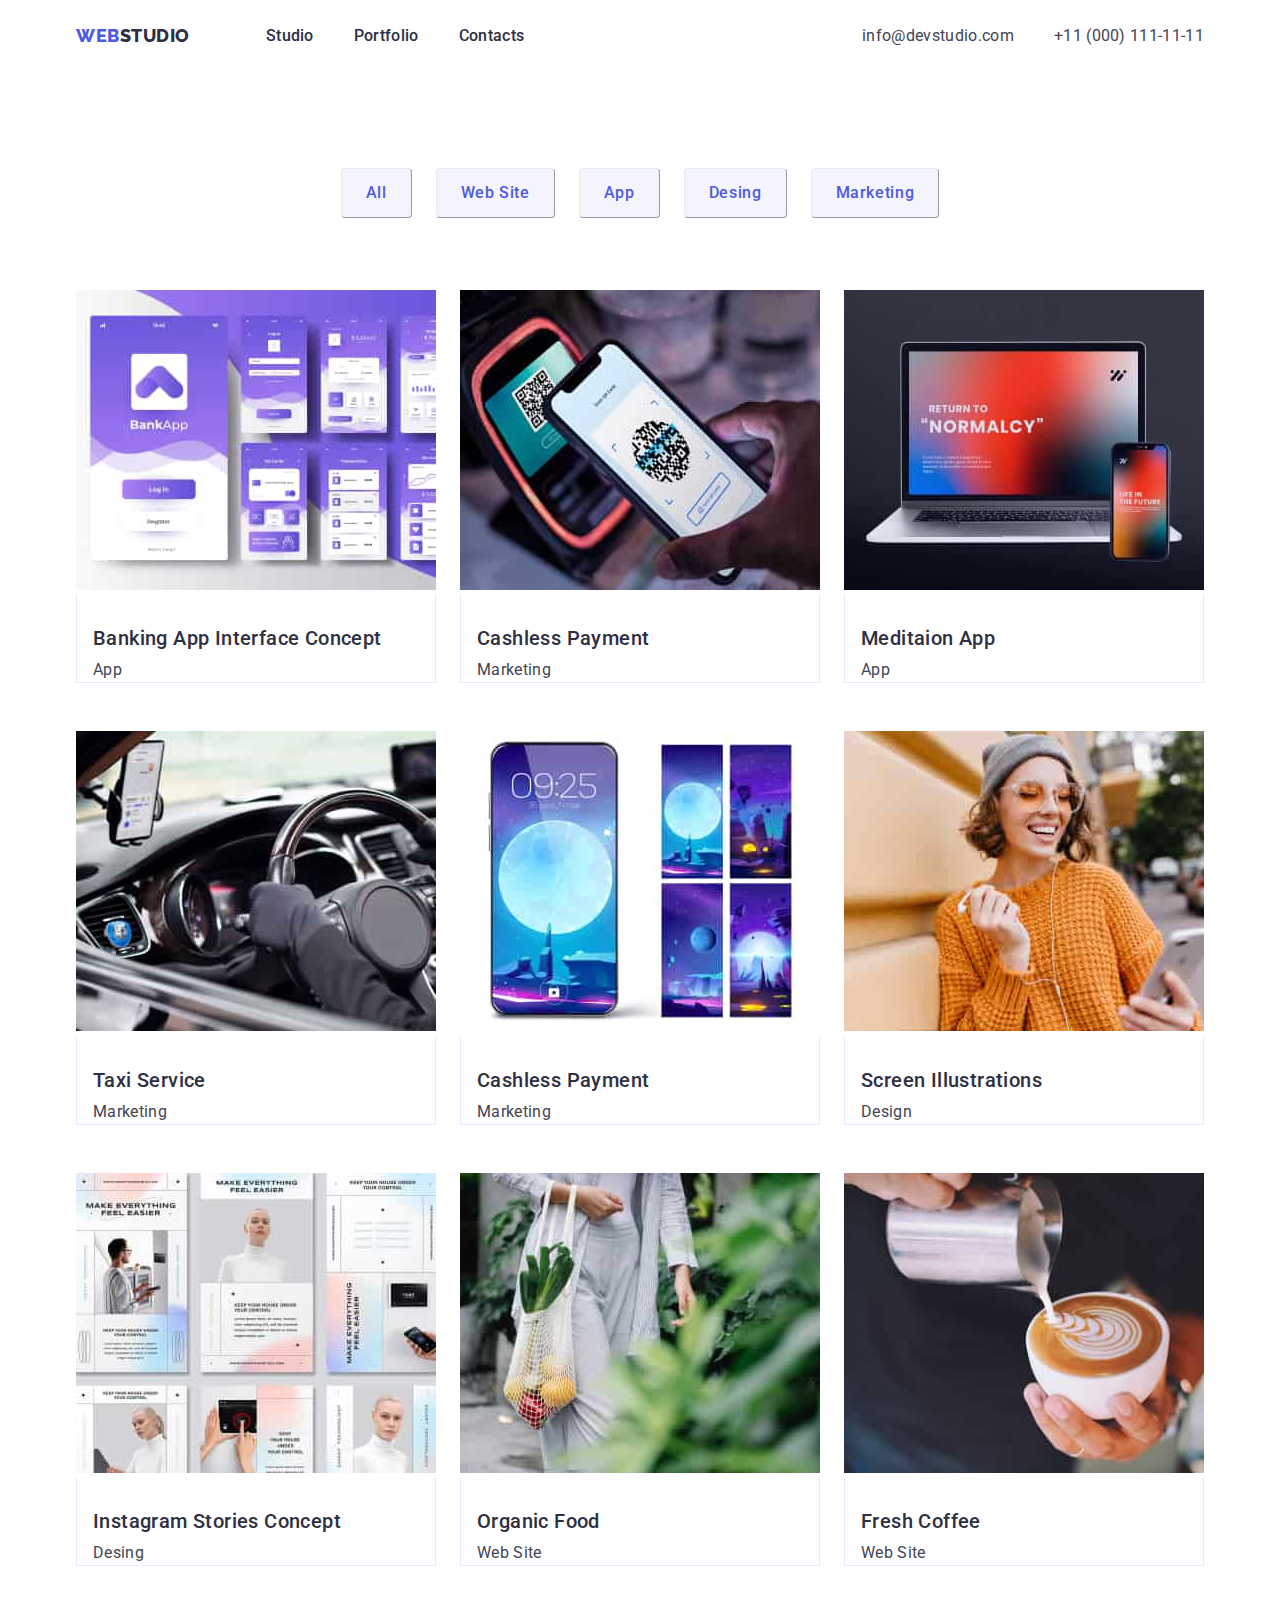
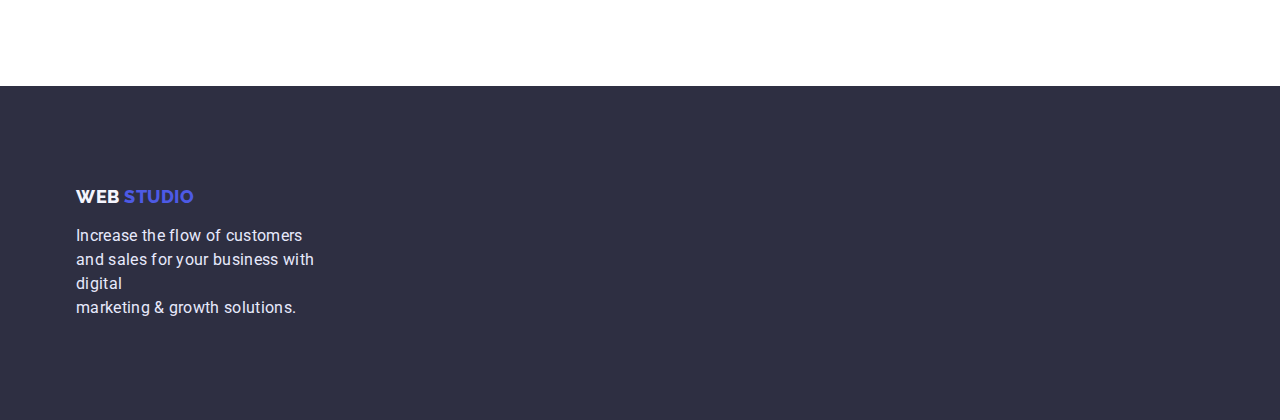
==== portfolio.html @ 2b654e38 "goit-markup-hw-04" ====
<!DOCTYPE html>
<html lang="en">

<head>
    <meta charset="UTF-8">
    <meta http-equiv="X-UA-Compatible" content="IE=edge">
    <meta name="viewport" content="width=device-width, initial-scale=1.0">
    <link rel="stylesheet"
        href="https://cdnjs.cloudflare.com/ajax/libs/modern-normalize/1.0.0/modern-normalize.min.css">
    <link rel="preconnect" href="https://fonts.googleapis.com">
    <link rel="preconnect" href="https://fonts.gstatic.com" crossorigin>
    <link
        href="https://fonts.googleapis.com/css2?family=Raleway:wght@800&family=Roboto:ital,wght@0,500;0,700;0,900;1,400&display=swap"
        rel="stylesheet">
    <title>Portfolio</title>
    <link rel="stylesheet" href="./CSS/style.css">
</head>

<body>
    <header class="header">
        <div class="container">
            <div class="header-container">
                <nav class="header-nav">
                    <a class="logo" href=" ./index.html"><span class="nameone">Web</span>Studio</a>

                    <ul class="navilinks">
                        <li>
                            <a href="index.html">Studio</a>
                        </li>
                        <li>
                            <a href="portfolio.html">Portfolio</a>
                        </li>
                        <li>
                            <a class="contact-link" href="">Contacts</a>
                        </li>

                    </ul>
                </nav>
                <address>
                    <ul class="address">
                        <li>
                            <a href="mailto:info@devstudio.com"> info@devstudio.com </a>
                        </li>
                        <li>
                            <a href="tel:+110001111111">+11 (000) 111-11-11</a>
                        </li>
                    </ul>

                </address>
            </div>
        </div>
    </header>
    <main>
        <section class="section-rows">
            <div class="container">


                <!-- <h1>Filters</h1> -->
                <ul class="buttons">
                    <li> <button class="btn" type="button">All</button> </li>
                    <li> <button class="btn" type="button">Web Site</button> </li>
                    <li> <button class="btn" type="button">App</button> </li>
                    <li> <button class="btn" type="button">Desing</button> </li>
                    <li> <button class="btn" type="button">Marketing</button> </li>
                </ul>
                <ul class="servises">
                    <li class="servises-photo">
                        <img src="./images/1.1.jpg" alt="banking" width="360">
                        <div class="servises-items">
                            <h2> Banking App Interface Concept </h2>
                            <p>
                                App
                            </p>
                        </div>
                    </li>
                    <li class="servises-photo">
                        <img src="./images/1.2.jpg" alt="payment" width="360">
                        <div class="servises-items">
                            <h2> Cashless Payment </h2>
                            <p>
                                Marketing
                            </p>
                        </div>
                    </li>
                    <li class="servises-photo">
                        <img src="./images/1.3.jpg" alt="laptop" width="360">
                        <div class="servises-items">
                            <h2>Meditaion App</h2>
                            <p>App</p>
                        </div>
                    </li>


                    <li class="servises-photo">
                        <img src="./images/2.1.jpg" alt="taxi" width="360">
                        <div class="servises-items">
                            <h2> Taxi Service </h2>
                            <p>
                                Marketing
                            </p>
                        </div>
                    </li>
                    <li class="servises-photo">
                        <img src="./images/2.2.jpg" alt="messenger" width="360">
                        <div class="servises-items">
                            <h2> Cashless Payment </h2>
                            <p>
                                Marketing
                            </p>
                        </div>
                    </li>
                    <li class="servises-photo">
                        <img src="./images/2.3.jpg" alt="screen" width="360">
                        <div class="servises-items">
                            <h2>Screen Illustrations</h2>
                            <p>Design</p>
                        </div>
                    </li>


                    <li class="servises-photo">
                        <img src="./images/3.1.jpg" alt="insta" width="360">
                        <div class="servises-items">
                            <h2>Instagram Stories Concept </h2>
                            <p>
                                Desing
                            </p>
                        </div>
                    </li>
                    <li class="servises-photo">
                        <img src="./images/3.2.jpg" alt="food" width="360">
                        <div class="servises-items">
                            <h2> Organic Food </h2>
                            <p>
                                Web Site
                            </p>
                    </li>
                    <li class="servises-photo">
                        <img src="./images/3.3.jpg" alt="coffe" width="360">
                        <div class="servises-items">
                            <h2>Fresh Coffee</h2>
                            <p>Web Site</p>
                        </div>
                    </li>
                </ul>
            </div>
        </section>
    </main>
    <footer class="foot">
        <div class="container">
            <a class="footer-logo" href=" ./index.html"><span class="footer-name"> Web </span>Studio</a>
            <p class="foter-item">Increase the flow of customers <br>and sales for your business with digital <br>
                marketing & growth
                solutions.</p>
        </div>
    </footer>
</body>

</html>
---- CSS/style.css ----
:root {
    --color-body: #ffff;
    --color-primery: #2E2F42;
    --color-secondary: #434455;
    --color-brand: #4D5AE5;
    --color-firstlight: #F4F4FD;
    --color-secondlight: #E7E9FC;
    --color-withlight: #ffff;
    --color-pressed: #404bbf;
    --color-border: #E7E9FC;
}

body {
    font-family: Roboto, sans-serif;

    color: var(--color-primery)
}

p,
h1,
h2,
h3,
h4,
h5,
h6 {
    margin-top: 0;
    margin-bottom: 0;
}

ul {
    text-decoration: none;
    list-style: none;
    margin: 0;
    padding: 0;
}

/* li { 
    list-style: none;
    margin: 0;
    padding: 0;
    text-decoration: none;
}*/

.section {
    padding: 120px 0;
}

.section-team {
    padding: 120px 0;
}

.container {
    max-width: 1158px;
    width: 100%;
    margin: 0 auto;
    padding: 0 15px;

}

/*header*/

.logo {
    font-family: Raleway, sans-serif;
    text-decoration: none;
    color: var(--color-primery);
    font-size: 18px;
    font-weight: 800;
    text-transform: uppercase;
    letter-spacing: 0.03em;
    line-height: 1.333;

}

.nameone {
    color: var(--color-brand);
}



.navilinks {
    color: var(--color-primery);
    font-size: 16px;
    font-weight: 500;
    line-height: 1.5;
    letter-spacing: 0.02em;
    display: flex;
    align-items: center;
    gap: 40px;
    padding: 24px 0;
    ;
}



.navilinks a {
    color: var(--color-primery);
    text-decoration: none;
    font-size: 16px;
    line-height: 1.5;
    letter-spacing: 0.02em;


}

.navilinks a:hover {
    color: var(--color-brand);
}

.address {
    display: flex;
    align-items: center;
    gap: 40px;
}


.address a {
    color: var(--color-secondary);
    font-size: 16px;
    font-style: normal;
    text-decoration: none;
    line-height: 1.5;
    letter-spacing: 0.02em;
}

.address a:hover {
    color: var(--color-brand);
}


.header-container {
    display: flex;
    align-items: center;
    gap: 40px;
}

.header-nav {
    display: flex;
    align-items: center;
    gap: 76px;
    flex-grow: 1;
}

/*hero section*/

.hero-title {
    font-size: 56px;
    color: var(--color-withlight);
    width: 496px;
    line-height: 1.071;
    letter-spacing: 0.02em;
    text-align: center;
    margin: 0 auto;
    margin-bottom: 48px;
}


.hero {
    background-color: var(--color-secondary);
    padding-top: 188px;
    padding-bottom: 188px;
    text-align: center;

}


.orderbut {
    color: var(--color-withlight);
    background-color: var(--color-brand);
    cursor: pointer;
    border-radius: 4px;
    font-family: Roboto, sans-serif;
    font-size: 16px;
    line-height: 1.5;
    letter-spacing: 0.04em;
    text-align: center;
    padding: 16px 32px;


}

.orderbut:hover {
    background-color: var(--color-pressed);
}

.orderbut:focus {
    background-color: var(--color-pressed);
}

/*main title section*/

.title-name {
    font-weight: 500;
    font-size: 20px;
    line-height: 1.2;
    letter-spacing: 0.02em;
    color: var(--color-primery);

}

.title-about {
    font-size: 16px;
    line-height: 1.5;
    letter-spacing: 0.02em;
    color: var(--color-secondary);
}

.title-container {
    display: flex;
    gap: 24px;
}


/*photo section*/

.photo h2 {
    font-size: 36px;
    line-height: 1.111;
    letter-spacing: 0.02em;
    color: var(--color-primery);
    text-align: center;
}

.photo-title {
    display: flex;
    gap: 24px;
    align-items: center;
    justify-content: center
}

.image-title {
    flex-basis: calc((100%-2*24px)/3);


}

/*team section*/

/*
.team {
    background-color: var(--color-firstlight);

} */

.our-team {
    font-size: 36px;
    line-height: 1.111;
    letter-spacing: 0.02em;
    text-align: center;

}

.team-name {
    font-weight: 500;
    font-size: 20px;
    line-height: 1.2;
    letter-spacing: 0.02em;
    color: var(--color-primery);
    text-align: center;
}

.team-job {
    font-size: 16px;
    line-height: 1.5;
    letter-spacing: 0.02em;
    color: var(--color-secondary);
    text-align: center;
}




.team-class {
    display: flex;
    gap: 24px;
    justify-content: center;

}



.team-photo {
    flex-basis: calc((100%-3*24px)/4);
    border-radius: 0px 0px 4px 4px
}

.section-team {
    background-color: var(--color-firstlight);
}

/*footer section*/

.foot {
    background-color: var(--color-primery);
    padding-top: 100px;
    padding-bottom: 100px;
}

.foter-item {
    padding-top: 16px;
}


.foot p {
    width: 266px;
    font-size: 16px;
    line-height: 1.5;
    letter-spacing: 0.02em;
    color: var(--color-secondlight);
}

.footer-logo {
    font-family: Raleway, sans-serif;
    text-decoration: none;
    color: var(--color-brand);
    font-size: 18px;
    font-weight: 800;
    text-transform: uppercase;
    letter-spacing: 0.03em;
    line-height: 1.174;

}

.footer-name {
    color: var(--color-firstlight);
    text-transform: uppercase;
    font-size: 18px;
    font-weight: 800;
    letter-spacing: 0.03em;
    line-height: 1.174;
}

/*section buttons rows*/

.buttons li {
    font-family: Roboto, sans-serif;
}

.buttons {
    display: flex;
    gap: 24px;
    justify-content: center;

}

.btn {
    font-size: 16px;
    font-weight: 500;
    background-color: var(--color-firstlight);
    border-radius: 4px;
    border-color: var(--color-secondlight);
    border-width: thin;
    cursor: pointer;
    font-family: roboto;
    color: var(--color-brand);
    list-style: none;
    line-height: 1.5;
    letter-spacing: 0.04em;
    padding: 12px 24px;

}

.btn:hover {
    background-color: var(--color-brand);
    color: var(--color-withlight);
}

.btn:focus {
    background-color: var(--color-brand);
    color: var(--color-withlight);
}


.section-rows {
    padding-top: 96px;
    padding-bottom: 120px;
}

.section-rows h2 {
    font-weight: 500;
    font-size: 20px;
    line-height: 1.2;
    letter-spacing: 0.02em;
    color: var(--color-primery);
    padding-bottom: 8px;
    margin: 0;
}

.section-rows p {
    font-size: 16px;
    line-height: 1.5;
    letter-spacing: 0.02em;
    color: var(--color-secondary);
}

/*servises section*/

.servises {
    margin-top: 72px;
    display: flex;
    gap: 48px 24px;
    flex-wrap: wrap;
}

.servises-photo {
    flex-basis: calc((100% - 2 * 24px) / 3);

}

.servises-items {
    text-align: left;
    border-left: 1px solid var(--color-border);
    border-right: 1px solid var(--color-border);
    border-bottom: 1px solid var(--color-border);
    padding: 32px 0 0 16px;

}
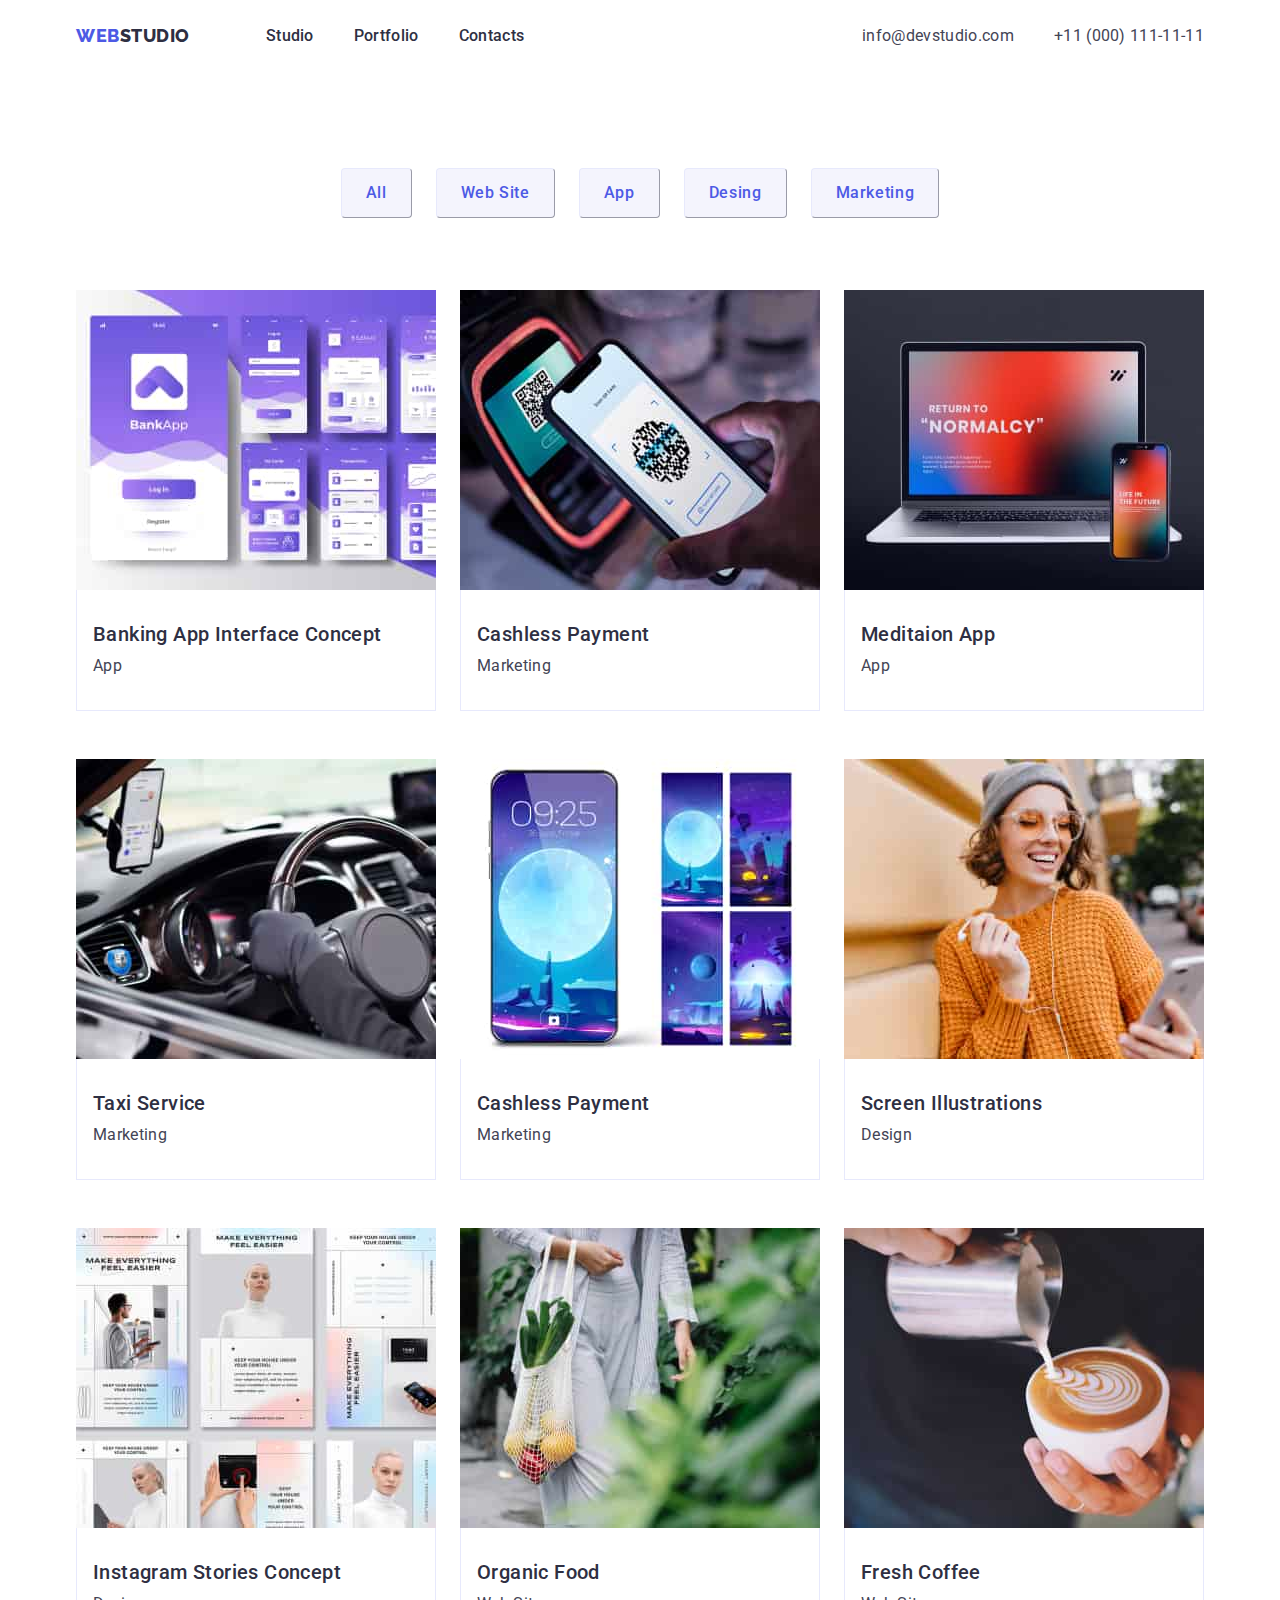
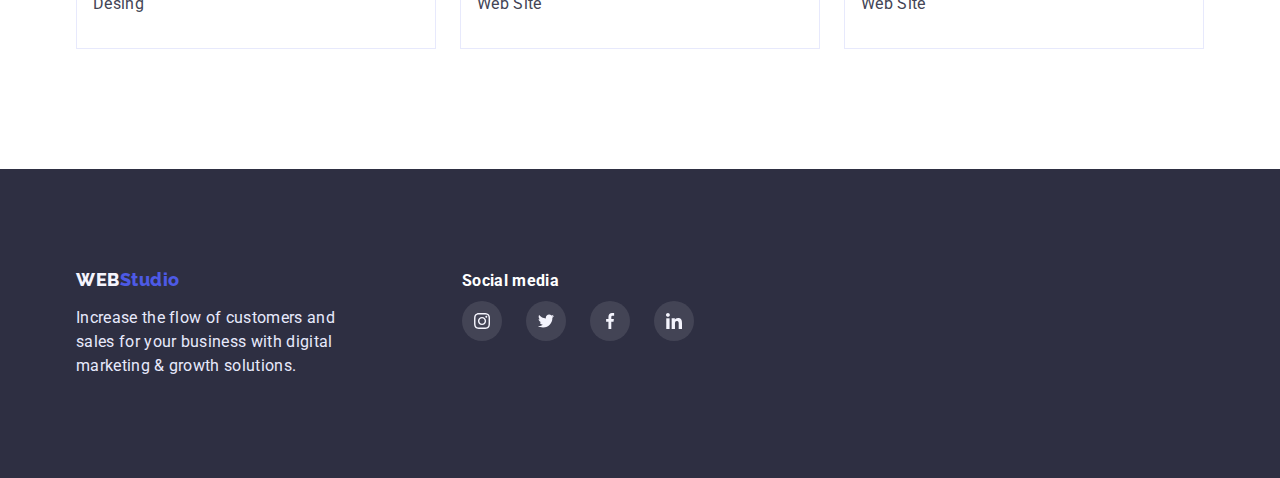
==== commit 9145599e: "goit-markup-hw-04" ====
--- a/portfolio.html
+++ b/portfolio.html
@@ -148,12 +148,51 @@
     </main>
     <footer class="foot">
         <div class="container">
-            <a class="footer-logo" href=" ./index.html"><span class="footer-name"> Web </span>Studio</a>
-            <p class="foter-item">Increase the flow of customers <br>and sales for your business with digital <br>
-                marketing & growth
-                solutions.</p>
+            <div class="footer">
+                <div class="logo-box">
+                    <a class="footer-logo" href=" ./index.html"><span class="footer-name">Web</span>Studio</a>
+                    <p class="foter-item">Increase the flow of customers and sales for your business with digital
+                        marketing &
+                        growth
+                        solutions.</p>
+                </div>
+                <div>
+                    <h3 class="footer-social-item"> Social media </h3>
+                    <ul class="footer-social-list">
+                        <li class="footer-social-row">
+                            <a class="footer-social-link" href="#">
+                                <svg class="footer-social-icon">
+                                    <use href="./images/icons.svg#icon-instagram-2"></use>
+                                </svg>
+                            </a>
+                        </li>
+                        <li class="footer-social-row">
+                            <a class="footer-social-link" href="#">
+                                <svg class="footer-social-icon">
+                                    <use href="./images/icons.svg#icon-twitter-1"></use>
+                                </svg>
+                            </a>
+                        </li>
+                        <li class="footer-social-row">
+                            <a class="footer-social-link" href="#">
+                                <svg class="footer-social-icon">
+                                    <use href="./images/icons.svg#icon-facebook-1"></use>
+                                </svg>
+                            </a>
+                        </li>
+                        <li class="footer-social-row">
+                            <a class="footer-social-link" href="#">
+                                <svg class="footer-social-icon">
+                                    <use href="./images/icons.svg#icon-linkedin-1"></use>
+                                </svg>
+                            </a>
+                        </li>
+
+                </div>
+            </div>
         </div>
     </footer>
+
 </body>
 
 </html>--- a/CSS/style.css
+++ b/CSS/style.css
@@ -8,6 +8,7 @@
     --color-withlight: #ffff;
     --color-pressed: #404bbf;
     --color-border: #E7E9FC;
+    --color-customers-color: #8E8F99;
 }
 
 body {
@@ -34,6 +35,10 @@
     padding: 0;
 }
 
+img {
+    display: block;
+}
+
 /* li { 
     list-style: none;
     margin: 0;
@@ -159,8 +164,15 @@
     padding-top: 188px;
     padding-bottom: 188px;
     text-align: center;
-
-}
+    background-image:
+        linear-gradient(rgba(46, 47, 66, 0.7), rgba(46, 47, 66, 0.7)),
+        url(../images/herophoto.jpg);
+    background-repeat: no-repeat;
+    background-position: center;
+    background-size: cover;
+
+}
+
 
 
 .orderbut {
@@ -194,6 +206,7 @@
     line-height: 1.2;
     letter-spacing: 0.02em;
     color: var(--color-primery);
+    padding-bottom: 8px;
 
 }
 
@@ -207,17 +220,41 @@
 .title-container {
     display: flex;
     gap: 24px;
+    justify-content: center;
+
+}
+
+.title-box {
+    width: 264px;
+    height: 112px;
+    background-color: var(--color-firstlight);
+    display: flex;
+    justify-content: center;
+    align-items: center;
+    border-radius: 4px;
+    padding-bottom: 8px;
+}
+
+.title.row:not(:last-child) {
+    margin-right: 24px;
+}
+
+.title-icon {
+    fill: var(--color-primery);
+    width: 60px;
+    height: 64px;
 }
 
 
 /*photo section*/
 
-.photo h2 {
+.about-job {
     font-size: 36px;
     line-height: 1.111;
     letter-spacing: 0.02em;
     color: var(--color-primery);
     text-align: center;
+    margin-bottom: 72px;
 }
 
 .photo-title {
@@ -246,6 +283,7 @@
     line-height: 1.111;
     letter-spacing: 0.02em;
     text-align: center;
+    margin-bottom: 72px;
 
 }
 
@@ -256,6 +294,9 @@
     letter-spacing: 0.02em;
     color: var(--color-primery);
     text-align: center;
+    padding-top: 32px;
+    padding-bottom: 8px;
+    ;
 }
 
 .team-job {
@@ -264,6 +305,7 @@
     letter-spacing: 0.02em;
     color: var(--color-secondary);
     text-align: center;
+    padding-bottom: 8px;
 }
 
 
@@ -273,6 +315,7 @@
     display: flex;
     gap: 24px;
     justify-content: center;
+
 
 }
 
@@ -280,8 +323,55 @@
 
 .team-photo {
     flex-basis: calc((100%-3*24px)/4);
-    border-radius: 0px 0px 4px 4px
-}
+    border-radius: 0px 0px 4px 4px;
+    box-shadow: 0px 1px 6px rgba(46, 47, 66, 0.08),
+        0px 1px 1px rgba(46, 47, 66, 0.16),
+        0px 2px 1px rgba(46, 47, 66, 0.08);
+}
+
+/*social*/
+
+.social-item {
+    width: 40px;
+    height: 40px;
+}
+
+.social-link {
+    width: 100%;
+    height: 100%;
+    background-color: var(--color-brand);
+    display: flex;
+    align-items: center;
+    justify-content: center;
+    border-radius: 50%;
+}
+
+.social-link:hover {
+    /* fill: var(--color-pressed); */
+    background-color: var(--color-pressed);
+}
+
+
+.social-list {
+    padding-bottom: 32px;
+    display: flex;
+    gap: 24px;
+    padding-left: 16px;
+    padding-right: 16px;
+
+
+}
+
+.social-icon {
+    /*display: block;*/
+    width: 16px;
+    height: 16px;
+    fill: var(--color-firstlight);
+
+}
+
+
+
 
 .section-team {
     background-color: var(--color-firstlight);
@@ -297,16 +387,15 @@
 
 .foter-item {
     padding-top: 16px;
-}
-
-
-.foot p {
     width: 266px;
     font-size: 16px;
     line-height: 1.5;
     letter-spacing: 0.02em;
     color: var(--color-secondlight);
-}
+
+}
+
+
 
 .footer-logo {
     font-family: Raleway, sans-serif;
@@ -314,7 +403,6 @@
     color: var(--color-brand);
     font-size: 18px;
     font-weight: 800;
-    text-transform: uppercase;
     letter-spacing: 0.03em;
     line-height: 1.174;
 
@@ -328,6 +416,55 @@
     letter-spacing: 0.03em;
     line-height: 1.174;
 }
+
+.footer {
+    display: flex;
+    gap: 120px;
+
+}
+
+.footer-social-item {
+    color: var(--color-withlight);
+    font-size: 16px;
+    line-height: 1.5;
+    letter-spacing: 0.02em;
+    margin-bottom: 8px;
+
+}
+
+.footer-social-row {
+    width: 40px;
+    height: 40px;
+}
+
+
+
+
+.footer-social-link {
+    width: 100%;
+    height: 100%;
+    background-color: var(--color-primery);
+    background: rgba(255, 255, 255, 0.1);
+    display: flex;
+    align-items: center;
+    justify-content: center;
+    border-radius: 50%;
+}
+
+.footer-social-list {
+    display: flex;
+    gap: 24px;
+    justify-content: right;
+
+
+}
+
+.footer-social-icon {
+    width: 16px;
+    height: 16px;
+    fill: var(--color-firstlight);
+}
+
 
 /*section buttons rows*/
 
@@ -392,6 +529,44 @@
     color: var(--color-secondary);
 }
 
+/*customers*/
+
+.customers-title {
+    font-size: 36px;
+    line-height: 1.111;
+    letter-spacing: 0.002em;
+    color: var(--color-primery);
+    text-align: center;
+    margin-bottom: 72px;
+
+}
+
+.customers-box {
+    display: flex;
+    gap: 24px;
+    justify-content: center;
+    align-content: center;
+}
+
+.customers-row {
+    width: 168px;
+    height: 88px;
+    border-radius: 4px;
+    border: 1px solid var(--color-customers-color);
+    display: flex;
+    align-items: center;
+    justify-content: center;
+}
+.customers-icon {
+    width: 104px;
+    height: 56px;
+    fill: var(--color-customers-color);
+   
+}
+
+
+
+
 /*servises section*/
 
 .servises {
@@ -403,6 +578,7 @@
 
 .servises-photo {
     flex-basis: calc((100% - 2 * 24px) / 3);
+    cursor: pointer;
 
 }
 
@@ -411,6 +587,12 @@
     border-left: 1px solid var(--color-border);
     border-right: 1px solid var(--color-border);
     border-bottom: 1px solid var(--color-border);
-    padding: 32px 0 0 16px;
-
+    padding: 32px 0 32px 16px;
+ 
+
+}
+.servises-items:hover {
+    box-shadow: 0px 1px 6px rgba(46, 47, 66, 0.08),
+    0px 1px 1px rgba(46, 47, 66, 0.16),
+    0px 2px 1px rgba(46, 47, 66, 0.08);
 }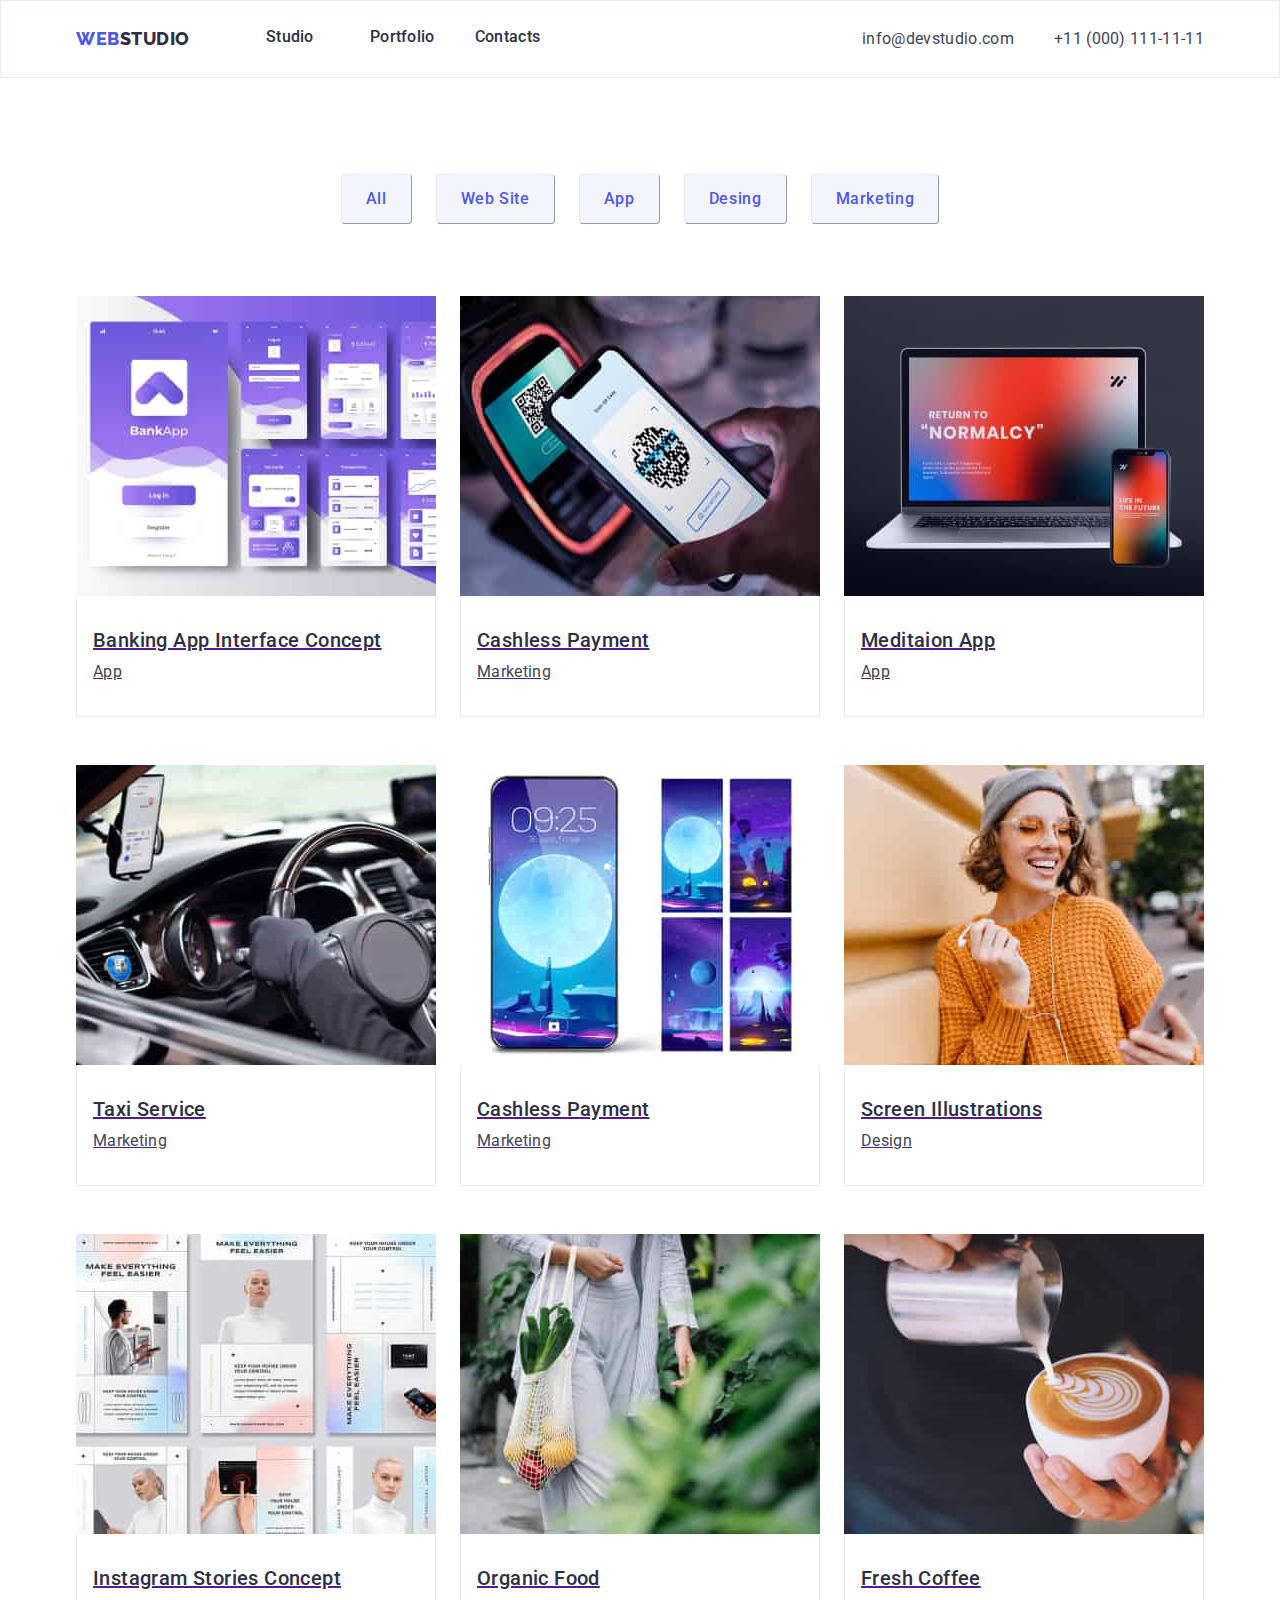
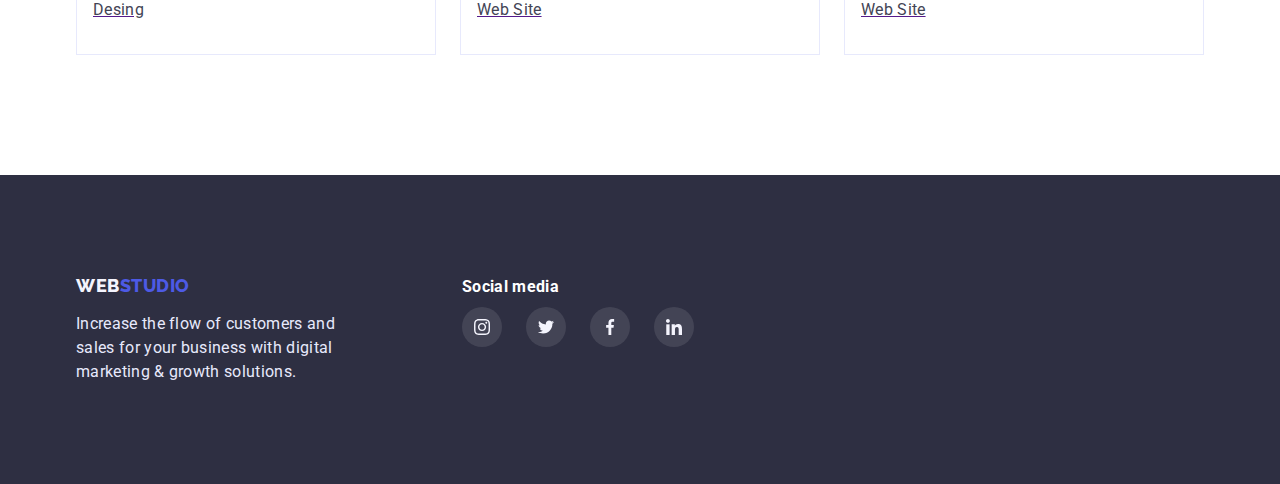
==== commit 9538b29a: "goit-markup-hw-04" ====
--- a/portfolio.html
+++ b/portfolio.html
@@ -24,13 +24,13 @@
                     <a class="logo" href=" ./index.html"><span class="nameone">Web</span>Studio</a>
 
                     <ul class="navilinks">
-                        <li>
+                        <li class="navi-row">
                             <a href="index.html">Studio</a>
                         </li>
-                        <li>
+                        <li class="navi-row">
                             <a href="portfolio.html">Portfolio</a>
                         </li>
-                        <li>
+                        <li class="navi-row">
                             <a class="contact-link" href="">Contacts</a>
                         </li>
 
@@ -65,15 +65,18 @@
                 </ul>
                 <ul class="servises">
                     <li class="servises-photo">
-                        <img src="./images/1.1.jpg" alt="banking" width="360">
+                    <a class="servises-link" href="">
+                  <img src="./images/1.1.jpg" alt="banking" width="360">
                         <div class="servises-items">
                             <h2> Banking App Interface Concept </h2>
                             <p>
                                 App
                             </p>
                         </div>
-                    </li>
-                    <li class="servises-photo">
+                    </a>
+                    </li>
+                    <li class="servises-photo">
+                        <a class="servises-link" href="">
                         <img src="./images/1.2.jpg" alt="payment" width="360">
                         <div class="servises-items">
                             <h2> Cashless Payment </h2>
@@ -81,17 +84,21 @@
                                 Marketing
                             </p>
                         </div>
-                    </li>
-                    <li class="servises-photo">
+                        </a>
+                    </li>
+                    <li class="servises-photo">
+                        <a class="servises-link" href="">
                         <img src="./images/1.3.jpg" alt="laptop" width="360">
                         <div class="servises-items">
                             <h2>Meditaion App</h2>
                             <p>App</p>
                         </div>
-                    </li>
-
-
-                    <li class="servises-photo">
+                        </a>
+                    </li>
+
+
+                    <li class="servises-photo">
+                        <a class="servises-link" href="">
                         <img src="./images/2.1.jpg" alt="taxi" width="360">
                         <div class="servises-items">
                             <h2> Taxi Service </h2>
@@ -99,8 +106,10 @@
                                 Marketing
                             </p>
                         </div>
-                    </li>
-                    <li class="servises-photo">
+                        </a>
+                    </li>
+                    <li class="servises-photo">
+                        <a class="servises-link" href="">
                         <img src="./images/2.2.jpg" alt="messenger" width="360">
                         <div class="servises-items">
                             <h2> Cashless Payment </h2>
@@ -108,17 +117,21 @@
                                 Marketing
                             </p>
                         </div>
-                    </li>
-                    <li class="servises-photo">
+                        </a>
+                    </li>
+                    <li class="servises-photo">
+                        <a class="servises-link" href="">
                         <img src="./images/2.3.jpg" alt="screen" width="360">
                         <div class="servises-items">
                             <h2>Screen Illustrations</h2>
                             <p>Design</p>
                         </div>
-                    </li>
-
-
-                    <li class="servises-photo">
+                        </a>
+                    </li>
+
+
+                    <li class="servises-photo">
+                        <a class="servises-link" href="">
                         <img src="./images/3.1.jpg" alt="insta" width="360">
                         <div class="servises-items">
                             <h2>Instagram Stories Concept </h2>
@@ -126,21 +139,27 @@
                                 Desing
                             </p>
                         </div>
-                    </li>
-                    <li class="servises-photo">
+                        </a>
+                    </li>
+                    <li class="servises-photo">
+                        <a class="servises-link" href="">
                         <img src="./images/3.2.jpg" alt="food" width="360">
                         <div class="servises-items">
                             <h2> Organic Food </h2>
                             <p>
                                 Web Site
                             </p>
-                    </li>
-                    <li class="servises-photo">
+                            </div>
+                        </a>
+                    </li>
+                    <li class="servises-photo">
+                        <a class="servises-link" href="">
                         <img src="./images/3.3.jpg" alt="coffe" width="360">
                         <div class="servises-items">
                             <h2>Fresh Coffee</h2>
                             <p>Web Site</p>
                         </div>
+                        </a>
                     </li>
                 </ul>
             </div>
--- a/CSS/style.css
+++ b/CSS/style.css
@@ -8,7 +8,9 @@
     --color-withlight: #ffff;
     --color-pressed: #404bbf;
     --color-border: #E7E9FC;
-    --color-customers-color: #8E8F99;
+    --color-button-footer:#31D0AA;
+    --color-customers-border: #8E8F99;
+   
 }
 
 body {
@@ -46,12 +48,21 @@
     text-decoration: none;
 }*/
 
-.section {
-    padding: 120px 0;
+.section-title {
+    padding-bottom: 120px;
+    padding-top: 120px;
 }
 
 .section-team {
-    padding: 120px 0;
+    padding-bottom: 120px;
+    padding-top: 120px;
+}
+.section-photo {
+    padding-bottom: 120px;
+}
+.section-customers {
+    padding-top: 120px;
+    padding-bottom: 120px;
 }
 
 .container {
@@ -63,6 +74,9 @@
 }
 
 /*header*/
+.header {
+    border: 1px solid var(--color-border);
+}
 
 .logo {
     font-family: Raleway, sans-serif;
@@ -104,7 +118,14 @@
     line-height: 1.5;
     letter-spacing: 0.02em;
 
-
+}
+.navi-row ::after {
+   content: ''; 
+   width: 64px;
+   height: 4px;
+   display: block;
+   border-radius: 4px;
+   color: var(--color-pressed);
 }
 
 .navilinks a:hover {
@@ -160,6 +181,7 @@
 
 
 .hero {
+
     background-color: var(--color-secondary);
     padding-top: 188px;
     padding-bottom: 188px;
@@ -169,7 +191,8 @@
         url(../images/herophoto.jpg);
     background-repeat: no-repeat;
     background-position: center;
-    background-size: cover;
+
+
 
 }
 
@@ -186,6 +209,7 @@
     letter-spacing: 0.04em;
     text-align: center;
     padding: 16px 32px;
+    border: none;
 
 
 }
@@ -221,6 +245,7 @@
     display: flex;
     gap: 24px;
     justify-content: center;
+    flex-basis:calc((100% - 3 * 24px) / 4) ;
 
 }
 
@@ -232,7 +257,7 @@
     justify-content: center;
     align-items: center;
     border-radius: 4px;
-    padding-bottom: 8px;
+    margin-bottom: 8px;
 }
 
 .title.row:not(:last-child) {
@@ -265,7 +290,7 @@
 }
 
 .image-title {
-    flex-basis: calc((100%-2*24px)/3);
+    flex-basis: calc((100%-2 * 24px) / 3);
 
 
 }
@@ -348,6 +373,9 @@
 
 .social-link:hover {
     /* fill: var(--color-pressed); */
+    background-color: var(--color-pressed);
+}
+.social-link:focus {
     background-color: var(--color-pressed);
 }
 
@@ -405,6 +433,7 @@
     font-weight: 800;
     letter-spacing: 0.03em;
     line-height: 1.174;
+    text-transform: uppercase;
 
 }
 
@@ -419,8 +448,9 @@
 
 .footer {
     display: flex;
-    gap: 120px;
-
+}
+.logo-box {
+    margin-right: 120px;
 }
 
 .footer-social-item {
@@ -449,6 +479,9 @@
     align-items: center;
     justify-content: center;
     border-radius: 50%;
+}
+.footer-social-link:hover  {
+background-color: var(--color-button-footer);
 }
 
 .footer-social-list {
@@ -551,22 +584,36 @@
 .customers-row {
     width: 168px;
     height: 88px;
+} 
+
+.customers-link {
+    width: 100%;
+    height: 100%;
     border-radius: 4px;
-    border: 1px solid var(--color-customers-color);
-    display: flex;
-    align-items: center;
-    justify-content: center;
-}
+    border: 1px solid var(--color-customers-border);
+    display: flex;
+    align-items: center;
+    justify-content: center;
+}
+.customers-link:hover,
+.customers-link:focus {
+    border: 1px solid var(--color-pressed);
+
+}
+
+
 .customers-icon {
     width: 104px;
     height: 56px;
-    fill: var(--color-customers-color);
+    fill: var(--color-customers-border);
    
 }
 
-
-
-
+.customers-icon:hover,
+.customers-icon:focus {
+fill: var(--color-pressed);
+
+}
 /*servises section*/
 
 .servises {
@@ -577,9 +624,15 @@
 }
 
 .servises-photo {
+    display: flex;
     flex-basis: calc((100% - 2 * 24px) / 3);
     cursor: pointer;
 
+}
+.servises-photo:hover {
+    box-shadow: 0px 1px 6px rgba(46, 47, 66, 0.08),
+    0px 1px 1px rgba(46, 47, 66, 0.16),
+    0px 2px 1px rgba(46, 47, 66, 0.08);
 }
 
 .servises-items {
@@ -589,10 +642,10 @@
     border-bottom: 1px solid var(--color-border);
     padding: 32px 0 32px 16px;
  
-
-}
-.servises-items:hover {
+}
+
+/*.servises-link:hover  {
     box-shadow: 0px 1px 6px rgba(46, 47, 66, 0.08),
     0px 1px 1px rgba(46, 47, 66, 0.16),
     0px 2px 1px rgba(46, 47, 66, 0.08);
-}+}*/